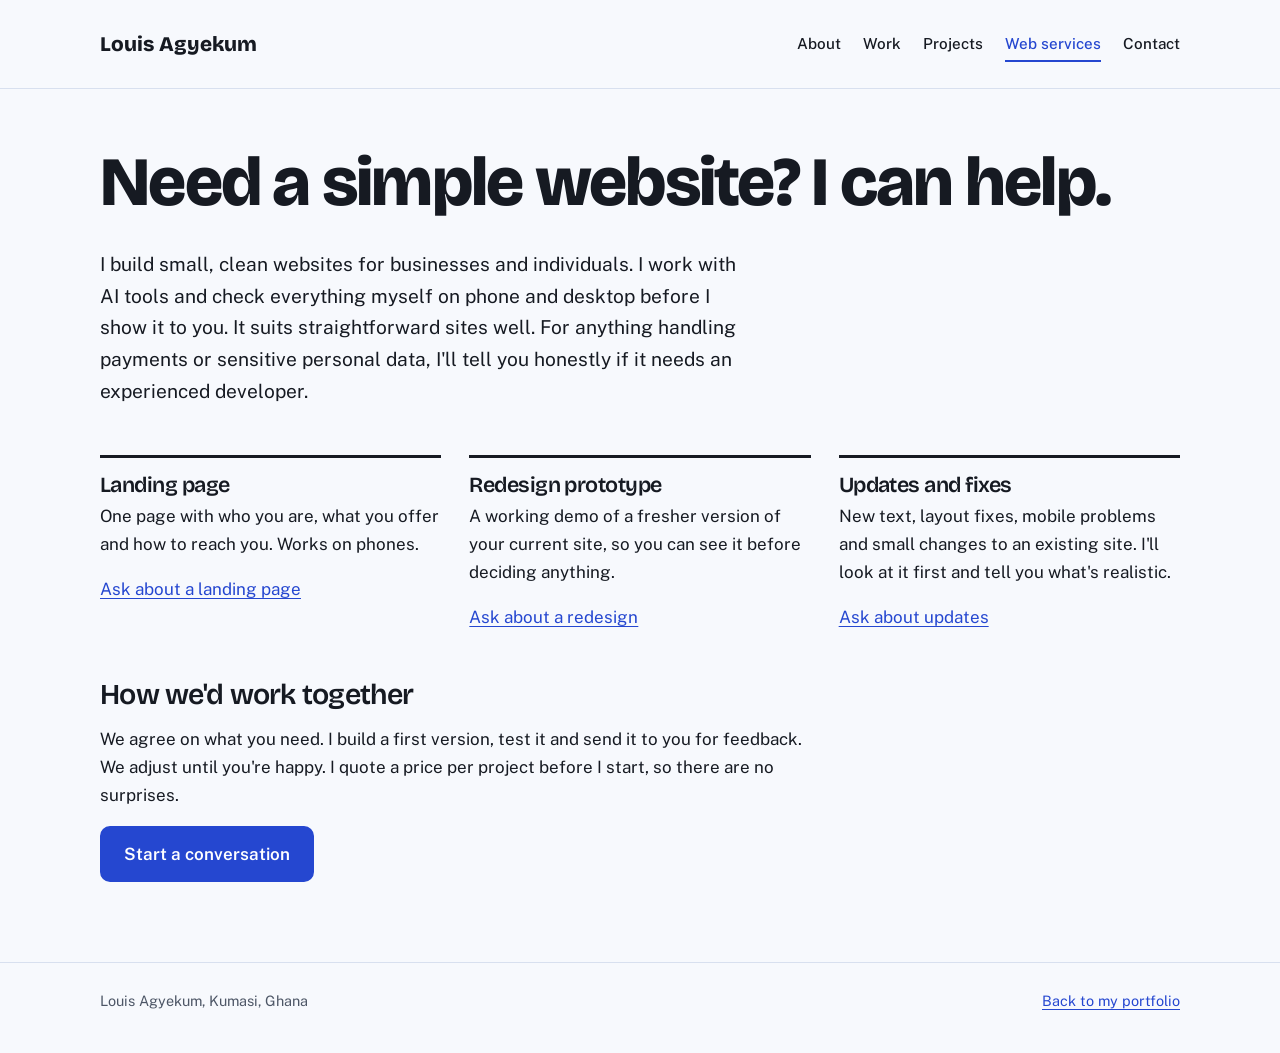
==== services.html @ dfcb87ff "Initial Portfolio commits" ====
<!doctype html>
<html lang="en">
<head>
<meta charset="utf-8">
<meta name="viewport" content="width=device-width,initial-scale=1">
<meta name="description" content="Simple websites and website updates by Louis Agyekum, built with AI tools and checked by hand.">
<title>Web services | Louis Agyekum</title>
<link rel="stylesheet" href="css/style.css">
</head>
<body>
<header><div class="wrap">
<a class="logo" href="index.html">Louis Agyekum</a>
<button class="menu-toggle" type="button" aria-label="Open navigation" aria-expanded="false" aria-controls="site-nav"><span></span><span></span><span></span></button>
<nav id="site-nav" aria-label="Main"><a href="index.html#about">About</a><a href="index.html#work">Work</a><a href="index.html#projects">Projects</a><a href="services.html" aria-current="page">Web services</a><a href="index.html#contact">Contact</a></nav>
</div></header>
<main class="wrap" style="padding:56px 0 80px">
<h1>Need a simple website? I can help.</h1>
<p class="lead">I build small, clean websites for businesses and individuals. I work with AI tools and check everything myself on phone and desktop before I show it to you. It suits straightforward sites well. For anything handling payments or sensitive personal data, I'll tell you honestly if it needs an experienced developer.</p>
<div class="cards">
<article><h3>Landing page</h3><p>One page with who you are, what you offer and how to reach you. Works on phones.</p><a href="mailto:louisagyekum0500@gmail.com?subject=Landing%20page%20enquiry">Ask about a landing page</a></article>
<article><h3>Redesign prototype</h3><p>A working demo of a fresher version of your current site, so you can see it before deciding anything.</p><a href="mailto:louisagyekum0500@gmail.com?subject=Website%20redesign%20enquiry">Ask about a redesign</a></article>
<article><h3>Updates and fixes</h3><p>New text, layout fixes, mobile problems and small changes to an existing site. I'll look at it first and tell you what's realistic.</p><a href="mailto:louisagyekum0500@gmail.com?subject=Website%20update%20enquiry">Ask about updates</a></article>
</div>
<div class="body">
<h2 style="margin-bottom:14px">How we'd work together</h2>
<p>We agree on what you need. I build a first version, test it and send it to you for feedback. We adjust until you're happy. I quote a price per project before I start, so there are no surprises.</p>
<a class="btn main" href="https://wa.me/233500260000" target="_blank" rel="noopener noreferrer">Start a conversation</a>
</div>
</main>
<footer><div class="wrap"><span>Louis Agyekum, Kumasi, Ghana</span><a href="index.html">Back to my portfolio</a></div></footer>
<script src="js/site.js" defer></script>
</body>
</html>
---- css/style.css ----
@import url('https://fonts.googleapis.com/css2?family=Bricolage+Grotesque:opsz,wght@12..96,600;12..96,800&family=Public+Sans:wght@400;500;600&display=swap');
:root{--bg:#f7f8fa;--ink:#161a22;--mute:#4d5666;--blue:#2547d0;--panel:#e6ebf5;--rule:#cdd3df}
*{box-sizing:border-box}
html{scroll-behavior:smooth}
body{margin:0;background:var(--bg);color:var(--ink);font:1.0625rem/1.65 'Public Sans',system-ui,sans-serif}
a{color:var(--blue);text-underline-offset:3px}
a:focus-visible{outline:3px solid var(--blue);outline-offset:3px}
.wrap{width:min(1080px,100% - 40px);margin:auto}
.skip{position:absolute;left:12px;top:-60px;background:var(--ink);color:#fff;padding:8px 14px}
.skip:focus{top:10px}
header{padding:22px 0}
header .wrap{display:flex;justify-content:space-between;flex-wrap:wrap;gap:10px 28px;align-items:baseline}
.logo{font:800 1.3rem 'Bricolage Grotesque',sans-serif;color:var(--ink);text-decoration:none}
nav{display:flex;flex-wrap:wrap;gap:6px 22px}
nav a{color:var(--ink);text-decoration:none;font-weight:500;font-size:.95rem}
nav a:hover,nav a[aria-current]{color:var(--blue);text-decoration:none}
h1,h2,h3{font-family:'Bricolage Grotesque',sans-serif;letter-spacing:-.025em;line-height:1.1;margin:0}
h1{font-size:clamp(2.4rem,5.4vw,4.4rem);font-weight:800}
h2{font-size:1.8rem;font-weight:600}
h3{font-size:1.35rem;font-weight:600;margin-bottom:4px}
p{margin:0 0 1em}
.hero{display:grid;grid-template-columns:1.7fr 1fr;gap:56px;padding:64px 0 88px;align-items:start}
.lead{font-size:1.2rem;max-width:34em;margin:28px 0}
.btns{display:flex;flex-wrap:wrap;gap:12px}
.btn{padding:12px 22px;border-radius:6px;font-weight:600;text-decoration:none;border:2px solid var(--ink);color:var(--ink)}
.btn.main{background:var(--blue);border-color:var(--blue);color:#fff}
.btn:hover{background:var(--ink);border-color:var(--ink);color:#fff}
.now{background:var(--panel);padding:26px;border-radius:4px 32px 4px 4px}
.now img{display:block;width:120px;height:120px;object-fit:cover;border-radius:50%;margin-bottom:18px}
.now h2{font-size:1.15rem}
.now dl{margin:0}
.now dt{font-weight:600;font-size:.88rem;color:var(--mute);margin-top:14px}
.now dd{margin:2px 0 0}
section{border-top:1px solid var(--rule);padding:64px 0}
.row{display:grid;grid-template-columns:200px 1fr;gap:40px}
.body{max-width:42em}
.entry{display:grid;grid-template-columns:140px 1fr;gap:24px;padding-bottom:40px}
.entry:last-child{padding-bottom:0}
.entry time{color:var(--mute);font-size:.92rem;font-weight:500;padding-top:.35em}
.where{color:var(--mute);margin:0 0 10px}
ul{padding-left:1.2em;margin:0 0 1em}
li{margin-bottom:.45em}
.proj{padding:0 0 44px;margin-bottom:44px;border-bottom:1px solid var(--rule)}
.proj:last-of-type{border:0;margin:0;padding:0}
.stack{font-size:.92rem;color:var(--mute)}
.skills{display:grid;grid-template-columns:repeat(3,1fr);gap:32px}
.skills h3{font-size:1.1rem;margin-bottom:10px}
.skills ul{padding:0;list-style:none}
.contact h2{font-size:clamp(2rem,4vw,3rem)}
.contact .btns{margin:24px 0}
footer{border-top:1px solid var(--rule);padding:26px 0 40px;color:var(--mute);font-size:.9rem}
footer .wrap{display:flex;justify-content:space-between;flex-wrap:wrap;gap:10px}
.cards{display:grid;grid-template-columns:repeat(3,1fr);gap:28px;margin:48px 0}
.cards article{border-top:3px solid var(--ink);padding-top:16px}
@media(max-width:800px){.hero,.row,.entry,.skills,.cards{grid-template-columns:1fr;gap:18px}.hero{padding:44px 0 56px;gap:40px}section{padding:48px 0}}
@media(prefers-reduced-motion:reduce){html{scroll-behavior:auto}}

/* Requested responsive navigation, motion, and visual refinements */
:root{--bg:#f7f9fd;--panel:#eaf0ff;--rule:#d8e0ef}
header{position:sticky;top:0;z-index:30;background:rgba(247,249,253,.92);backdrop-filter:blur(16px);border-bottom:1px solid var(--rule)}
header .wrap{align-items:center;min-height:44px}
nav a{position:relative;padding:8px 0;transition:color .2s ease}
nav a::after{content:"";position:absolute;bottom:3px;left:0;width:0;height:2px;background:var(--blue);transition:width .25s ease}
nav a:hover::after,nav a[aria-current]::after{width:100%}
.btn{display:inline-flex;align-items:center;justify-content:center;transition:transform .22s ease,background .22s ease,box-shadow .22s ease;border-radius:10px}
.btn:hover{transform:translateY(-3px);box-shadow:0 10px 24px rgba(37,71,208,.15)}
.now{border-radius:20px;box-shadow:0 16px 40px rgba(31,51,92,.09);overflow:hidden}
.intro-video{display:block;width:100%;aspect-ratio:4/3;object-fit:cover;border-radius:14px;margin-bottom:22px;background:#c9d5e9}
.proj{transition:transform .25s ease}
.proj:hover{transform:translateX(5px)}
.project-links{display:flex;flex-wrap:wrap;gap:12px 24px}
.menu-toggle{display:none;cursor:pointer;border:1px solid var(--rule);border-radius:12px;background:#fff;width:46px;height:44px;align-items:center;justify-content:center;flex-direction:column;gap:5px}
.menu-toggle span{display:block;width:20px;height:2px;border-radius:3px;background:var(--ink);transition:transform .25s,opacity .25s}
.menu-toggle[aria-expanded="true"] span:first-child{transform:translateY(7px) rotate(45deg)}
.menu-toggle[aria-expanded="true"] span:nth-child(2){opacity:0}
.menu-toggle[aria-expanded="true"] span:last-child{transform:translateY(-7px) rotate(-45deg)}
.reveal-ready{opacity:0;transform:translateY(22px);transition:opacity .65s ease,transform .65s ease}
.reveal-ready.is-visible{opacity:1;transform:none}
.hero>div:first-child{animation:hero-enter .7s ease both}
@keyframes hero-enter{from{opacity:0;transform:translateY(18px)}to{opacity:1;transform:none}}
@media(max-width:800px){
 .wrap{width:min(100% - 32px,1080px)}
 header{padding:12px 0}
 header .wrap{display:flex;justify-content:space-between;align-items:center}
 .menu-toggle{display:flex}
 header nav{display:none;position:absolute;left:16px;right:16px;top:calc(100% + 6px);padding:12px;background:#fff;border:1px solid var(--rule);border-radius:16px;box-shadow:0 18px 32px rgba(18,32,66,.14);flex-direction:column;gap:2px}
 header nav.is-open{display:flex;animation:menu-enter .24s ease both}
 header nav a{display:block;padding:12px 14px;border-radius:9px}
 header nav a:hover{background:var(--panel)}
 .hero{padding:40px 0 56px;gap:28px}
 .hero h1{font-size:clamp(2.2rem,9vw,3.6rem)}
 .lead{font-size:1.06rem;margin:22px 0}
 .now{padding:20px}
 .row{gap:22px}
 .entry{gap:6px;padding-bottom:32px}
 .skills{gap:24px}
 .btns .btn{min-height:48px}
 .cards{gap:24px}
 section{scroll-margin-top:90px}
}
@media(max-width:430px){.btns{flex-direction:column}.btns .btn{width:100%;text-align:center}.logo{font-size:1.12rem}.project-links{flex-direction:column;gap:10px}}
@keyframes menu-enter{from{opacity:0;transform:translateY(-8px)}to{opacity:1;transform:none}}
@media(prefers-reduced-motion:reduce){*,*::before,*::after{animation:none!important;transition:none!important;scroll-behavior:auto!important}.reveal-ready{opacity:1;transform:none}}

/* Targeted fixes: single animated nav underline and portrait video framing */
nav a:hover,nav a[aria-current]{text-decoration:none}
.intro-video{aspect-ratio:544/736;height:auto;object-fit:contain;object-position:center;background:#111827}
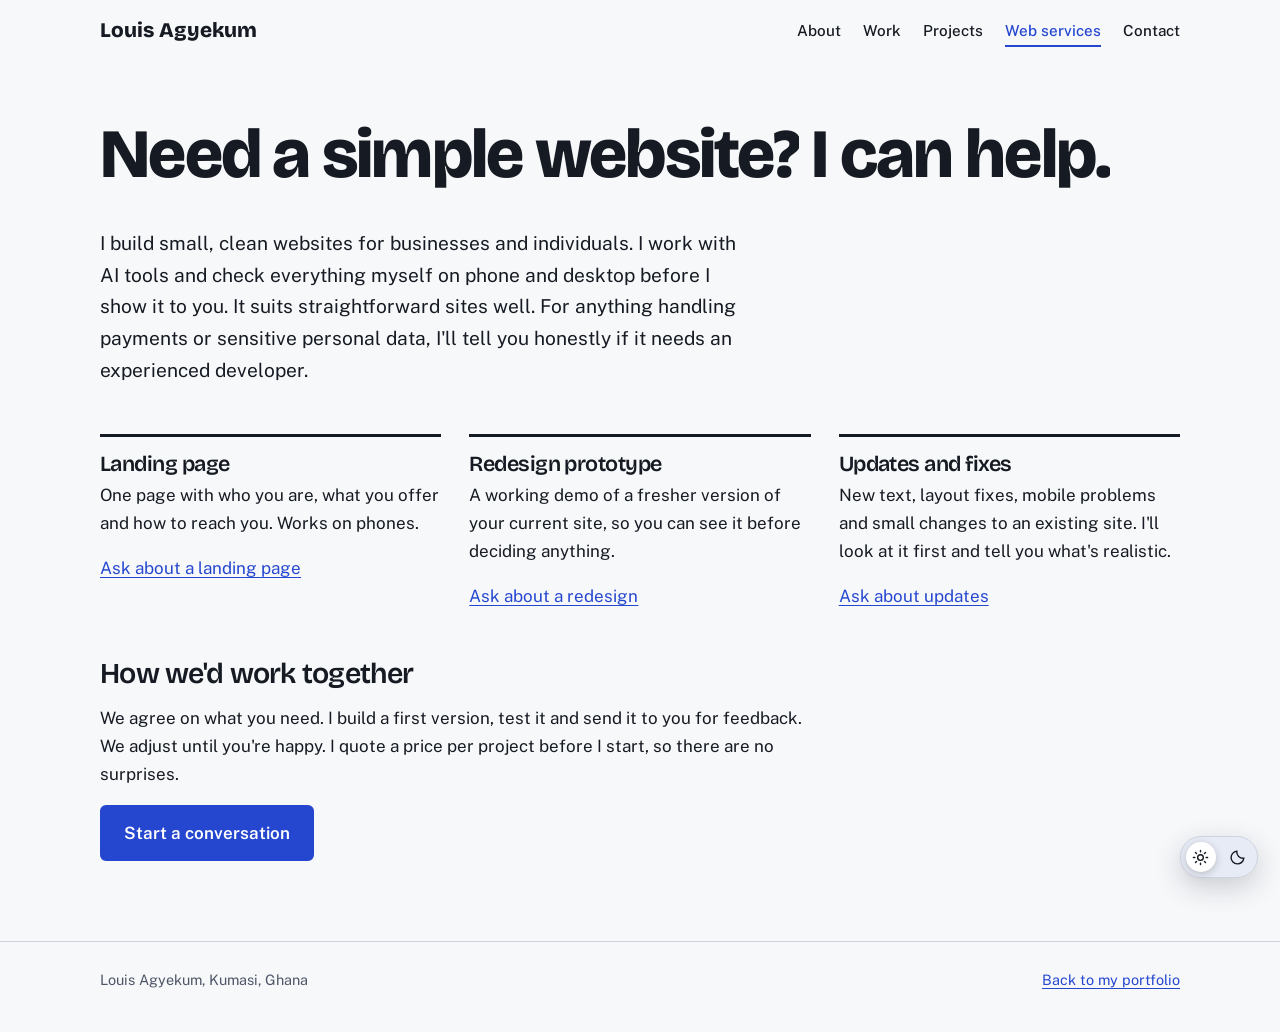
==== commit 8d73e47d: "feat: enhance portfolio UI, video and theme switching" ====
--- a/services.html
+++ b/services.html
@@ -1,33 +1,151 @@
 <!doctype html>
 <html lang="en">
-<head>
-<meta charset="utf-8">
-<meta name="viewport" content="width=device-width,initial-scale=1">
-<meta name="description" content="Simple websites and website updates by Louis Agyekum, built with AI tools and checked by hand.">
-<title>Web services | Louis Agyekum</title>
-<link rel="stylesheet" href="css/style.css">
-</head>
-<body>
-<header><div class="wrap">
-<a class="logo" href="index.html">Louis Agyekum</a>
-<button class="menu-toggle" type="button" aria-label="Open navigation" aria-expanded="false" aria-controls="site-nav"><span></span><span></span><span></span></button>
-<nav id="site-nav" aria-label="Main"><a href="index.html#about">About</a><a href="index.html#work">Work</a><a href="index.html#projects">Projects</a><a href="services.html" aria-current="page">Web services</a><a href="index.html#contact">Contact</a></nav>
-</div></header>
-<main class="wrap" style="padding:56px 0 80px">
-<h1>Need a simple website? I can help.</h1>
-<p class="lead">I build small, clean websites for businesses and individuals. I work with AI tools and check everything myself on phone and desktop before I show it to you. It suits straightforward sites well. For anything handling payments or sensitive personal data, I'll tell you honestly if it needs an experienced developer.</p>
-<div class="cards">
-<article><h3>Landing page</h3><p>One page with who you are, what you offer and how to reach you. Works on phones.</p><a href="mailto:louisagyekum0500@gmail.com?subject=Landing%20page%20enquiry">Ask about a landing page</a></article>
-<article><h3>Redesign prototype</h3><p>A working demo of a fresher version of your current site, so you can see it before deciding anything.</p><a href="mailto:louisagyekum0500@gmail.com?subject=Website%20redesign%20enquiry">Ask about a redesign</a></article>
-<article><h3>Updates and fixes</h3><p>New text, layout fixes, mobile problems and small changes to an existing site. I'll look at it first and tell you what's realistic.</p><a href="mailto:louisagyekum0500@gmail.com?subject=Website%20update%20enquiry">Ask about updates</a></article>
-</div>
-<div class="body">
-<h2 style="margin-bottom:14px">How we'd work together</h2>
-<p>We agree on what you need. I build a first version, test it and send it to you for feedback. We adjust until you're happy. I quote a price per project before I start, so there are no surprises.</p>
-<a class="btn main" href="https://wa.me/233500260000" target="_blank" rel="noopener noreferrer">Start a conversation</a>
-</div>
-</main>
-<footer><div class="wrap"><span>Louis Agyekum, Kumasi, Ghana</span><a href="index.html">Back to my portfolio</a></div></footer>
-<script src="js/site.js" defer></script>
-</body>
+  <head>
+    <meta charset="utf-8" />
+    <meta name="viewport" content="width=device-width,initial-scale=1" />
+    <meta
+      name="description"
+      content="Simple websites and website updates by Louis Agyekum, built with AI tools and checked by hand."
+    />
+    <title>Web services | Louis Agyekum</title>
+    <link rel="stylesheet" href="css/style.css" />
+    <script>
+      document.documentElement.classList.add("js");
+    </script>
+    <script>
+      // New preference key resets the previous release's dark default once.
+      // After that, visitors can save either theme normally.
+      try {
+        document.documentElement.dataset.theme =
+          localStorage.getItem("louis-theme-v2") === "dark" ? "dark" : "light";
+      } catch (e) {
+        document.documentElement.dataset.theme = "light";
+      }
+    </script>
+  </head>
+  <body>
+    <div class="progress" aria-hidden="true"></div>
+    <header>
+      <div class="wrap">
+        <a class="logo" href="index.html">Louis Agyekum</a>
+        <button
+          class="menu-btn"
+          type="button"
+          aria-expanded="false"
+          aria-controls="nav"
+          aria-label="Open menu"
+        >
+          <span></span><span></span><span></span>
+        </button>
+        <nav id="nav" aria-label="Main">
+          <a href="index.html#about">About</a><a href="index.html#work">Work</a
+          ><a href="index.html#projects">Projects</a
+          ><a href="services.html" aria-current="page">Web services</a
+          ><a href="index.html#contact">Contact</a>
+        </nav>
+      </div>
+    </header>
+    <div class="theme-control" aria-label="Website appearance">
+      <button
+        class="theme-toggle"
+        type="button"
+        role="switch"
+        aria-checked="false"
+        aria-label="Dark mode"
+        title="Toggle dark mode"
+      >
+        <span class="theme-icon theme-sun" aria-hidden="true"
+          ><svg
+            viewBox="0 0 24 24"
+            fill="none"
+            stroke="currentColor"
+            stroke-width="2"
+            stroke-linecap="round"
+          >
+            <circle cx="12" cy="12" r="4" />
+            <path
+              d="M12 2v2m0 16v2M4.93 4.93l1.42 1.42m11.3 11.3 1.42 1.42M2 12h2m16 0h2M4.93 19.07l1.42-1.42m11.3-11.3 1.42-1.42"
+            /></svg
+        ></span>
+        <span class="theme-icon theme-moon" aria-hidden="true"
+          ><svg
+            viewBox="0 0 24 24"
+            fill="none"
+            stroke="currentColor"
+            stroke-width="2"
+            stroke-linecap="round"
+          >
+            <path d="M20.9 13A9 9 0 0 1 11 3.1 9 9 0 1 0 20.9 13Z" /></svg
+        ></span>
+        <span class="theme-knob" aria-hidden="true"></span>
+      </button>
+    </div>
+    <main class="wrap" style="padding: 56px 0 80px">
+      <h1 data-split>Need a simple website? I can help.</h1>
+      <p class="lead">
+        I build small, clean websites for businesses and individuals. I work
+        with AI tools and check everything myself on phone and desktop before I
+        show it to you. It suits straightforward sites well. For anything
+        handling payments or sensitive personal data, I'll tell you honestly if
+        it needs an experienced developer.
+      </p>
+      <div class="cards">
+        <article>
+          <h3>Landing page</h3>
+          <p>
+            One page with who you are, what you offer and how to reach you.
+            Works on phones.
+          </p>
+          <a
+            href="mailto:louisagyekum0500@gmail.com?subject=Landing%20page%20enquiry"
+            >Ask about a landing page</a
+          >
+        </article>
+        <article>
+          <h3>Redesign prototype</h3>
+          <p>
+            A working demo of a fresher version of your current site, so you can
+            see it before deciding anything.
+          </p>
+          <a
+            href="mailto:louisagyekum0500@gmail.com?subject=Website%20redesign%20enquiry"
+            >Ask about a redesign</a
+          >
+        </article>
+        <article>
+          <h3>Updates and fixes</h3>
+          <p>
+            New text, layout fixes, mobile problems and small changes to an
+            existing site. I'll look at it first and tell you what's realistic.
+          </p>
+          <a
+            href="mailto:louisagyekum0500@gmail.com?subject=Website%20update%20enquiry"
+            >Ask about updates</a
+          >
+        </article>
+      </div>
+      <div class="body">
+        <h2 style="margin-bottom: 14px">How we'd work together</h2>
+        <p>
+          We agree on what you need. I build a first version, test it and send
+          it to you for feedback. We adjust until you're happy. I quote a price
+          per project before I start, so there are no surprises.
+        </p>
+        <a
+          class="btn main"
+          href="https://wa.me/233500260000"
+          target="_blank"
+          rel="noopener noreferrer"
+          >Start a conversation</a
+        >
+      </div>
+    </main>
+    <footer>
+      <div class="wrap">
+        <span>Louis Agyekum, Kumasi, Ghana</span
+        ><a href="index.html">Back to my portfolio</a>
+      </div>
+    </footer>
+    <script src="js/script.js" defer></script>
+  </body>
 </html>
--- a/css/style.css
+++ b/css/style.css
@@ -1,107 +1,1031 @@
-@import url('https://fonts.googleapis.com/css2?family=Bricolage+Grotesque:opsz,wght@12..96,600;12..96,800&family=Public+Sans:wght@400;500;600&display=swap');
-:root{--bg:#f7f8fa;--ink:#161a22;--mute:#4d5666;--blue:#2547d0;--panel:#e6ebf5;--rule:#cdd3df}
-*{box-sizing:border-box}
-html{scroll-behavior:smooth}
-body{margin:0;background:var(--bg);color:var(--ink);font:1.0625rem/1.65 'Public Sans',system-ui,sans-serif}
-a{color:var(--blue);text-underline-offset:3px}
-a:focus-visible{outline:3px solid var(--blue);outline-offset:3px}
-.wrap{width:min(1080px,100% - 40px);margin:auto}
-.skip{position:absolute;left:12px;top:-60px;background:var(--ink);color:#fff;padding:8px 14px}
-.skip:focus{top:10px}
-header{padding:22px 0}
-header .wrap{display:flex;justify-content:space-between;flex-wrap:wrap;gap:10px 28px;align-items:baseline}
-.logo{font:800 1.3rem 'Bricolage Grotesque',sans-serif;color:var(--ink);text-decoration:none}
-nav{display:flex;flex-wrap:wrap;gap:6px 22px}
-nav a{color:var(--ink);text-decoration:none;font-weight:500;font-size:.95rem}
-nav a:hover,nav a[aria-current]{color:var(--blue);text-decoration:none}
-h1,h2,h3{font-family:'Bricolage Grotesque',sans-serif;letter-spacing:-.025em;line-height:1.1;margin:0}
-h1{font-size:clamp(2.4rem,5.4vw,4.4rem);font-weight:800}
-h2{font-size:1.8rem;font-weight:600}
-h3{font-size:1.35rem;font-weight:600;margin-bottom:4px}
-p{margin:0 0 1em}
-.hero{display:grid;grid-template-columns:1.7fr 1fr;gap:56px;padding:64px 0 88px;align-items:start}
-.lead{font-size:1.2rem;max-width:34em;margin:28px 0}
-.btns{display:flex;flex-wrap:wrap;gap:12px}
-.btn{padding:12px 22px;border-radius:6px;font-weight:600;text-decoration:none;border:2px solid var(--ink);color:var(--ink)}
-.btn.main{background:var(--blue);border-color:var(--blue);color:#fff}
-.btn:hover{background:var(--ink);border-color:var(--ink);color:#fff}
-.now{background:var(--panel);padding:26px;border-radius:4px 32px 4px 4px}
-.now img{display:block;width:120px;height:120px;object-fit:cover;border-radius:50%;margin-bottom:18px}
-.now h2{font-size:1.15rem}
-.now dl{margin:0}
-.now dt{font-weight:600;font-size:.88rem;color:var(--mute);margin-top:14px}
-.now dd{margin:2px 0 0}
-section{border-top:1px solid var(--rule);padding:64px 0}
-.row{display:grid;grid-template-columns:200px 1fr;gap:40px}
-.body{max-width:42em}
-.entry{display:grid;grid-template-columns:140px 1fr;gap:24px;padding-bottom:40px}
-.entry:last-child{padding-bottom:0}
-.entry time{color:var(--mute);font-size:.92rem;font-weight:500;padding-top:.35em}
-.where{color:var(--mute);margin:0 0 10px}
-ul{padding-left:1.2em;margin:0 0 1em}
-li{margin-bottom:.45em}
-.proj{padding:0 0 44px;margin-bottom:44px;border-bottom:1px solid var(--rule)}
-.proj:last-of-type{border:0;margin:0;padding:0}
-.stack{font-size:.92rem;color:var(--mute)}
-.skills{display:grid;grid-template-columns:repeat(3,1fr);gap:32px}
-.skills h3{font-size:1.1rem;margin-bottom:10px}
-.skills ul{padding:0;list-style:none}
-.contact h2{font-size:clamp(2rem,4vw,3rem)}
-.contact .btns{margin:24px 0}
-footer{border-top:1px solid var(--rule);padding:26px 0 40px;color:var(--mute);font-size:.9rem}
-footer .wrap{display:flex;justify-content:space-between;flex-wrap:wrap;gap:10px}
-.cards{display:grid;grid-template-columns:repeat(3,1fr);gap:28px;margin:48px 0}
-.cards article{border-top:3px solid var(--ink);padding-top:16px}
-@media(max-width:800px){.hero,.row,.entry,.skills,.cards{grid-template-columns:1fr;gap:18px}.hero{padding:44px 0 56px;gap:40px}section{padding:48px 0}}
-@media(prefers-reduced-motion:reduce){html{scroll-behavior:auto}}
+@import url("https://fonts.googleapis.com/css2?family=Bricolage+Grotesque:opsz,wght@12..96,600;12..96,800&family=Public+Sans:wght@400;500;600&display=swap");
+:root {
+  --bg: #f7f8fa;
+  --ink: #161a22;
+  --mute: #4d5666;
+  --blue: #2547d0;
+  --panel: #e6ebf5;
+  --rule: #cdd3df;
+}
+* {
+  box-sizing: border-box;
+}
+html {
+  scroll-behavior: smooth;
+}
+body {
+  margin: 0;
+  background: var(--bg);
+  color: var(--ink);
+  font:
+    1.0625rem/1.65 "Public Sans",
+    system-ui,
+    sans-serif;
+}
+a {
+  color: var(--blue);
+  text-underline-offset: 3px;
+}
+a:focus-visible {
+  outline: 3px solid var(--blue);
+  outline-offset: 3px;
+}
+.wrap {
+  width: min(1080px, 100% - 40px);
+  margin: auto;
+}
+.skip {
+  position: absolute;
+  left: 12px;
+  top: -60px;
+  background: var(--ink);
+  color: #fff;
+  padding: 8px 14px;
+}
+.skip:focus {
+  top: 10px;
+}
+header {
+  padding: 14px 0;
+}
+header .wrap {
+  display: flex;
+  justify-content: space-between;
+  flex-wrap: wrap;
+  gap: 10px 28px;
+  align-items: baseline;
+}
+.logo {
+  font:
+    800 1.3rem "Bricolage Grotesque",
+    sans-serif;
+  color: var(--ink);
+  text-decoration: none;
+}
+nav {
+  display: flex;
+  flex-wrap: wrap;
+  gap: 6px 22px;
+}
+nav a {
+  color: var(--ink);
+  text-decoration: none;
+  font-weight: 500;
+  font-size: 0.95rem;
+}
 
-/* Requested responsive navigation, motion, and visual refinements */
-:root{--bg:#f7f9fd;--panel:#eaf0ff;--rule:#d8e0ef}
-header{position:sticky;top:0;z-index:30;background:rgba(247,249,253,.92);backdrop-filter:blur(16px);border-bottom:1px solid var(--rule)}
-header .wrap{align-items:center;min-height:44px}
-nav a{position:relative;padding:8px 0;transition:color .2s ease}
-nav a::after{content:"";position:absolute;bottom:3px;left:0;width:0;height:2px;background:var(--blue);transition:width .25s ease}
-nav a:hover::after,nav a[aria-current]::after{width:100%}
-.btn{display:inline-flex;align-items:center;justify-content:center;transition:transform .22s ease,background .22s ease,box-shadow .22s ease;border-radius:10px}
-.btn:hover{transform:translateY(-3px);box-shadow:0 10px 24px rgba(37,71,208,.15)}
-.now{border-radius:20px;box-shadow:0 16px 40px rgba(31,51,92,.09);overflow:hidden}
-.intro-video{display:block;width:100%;aspect-ratio:4/3;object-fit:cover;border-radius:14px;margin-bottom:22px;background:#c9d5e9}
-.proj{transition:transform .25s ease}
-.proj:hover{transform:translateX(5px)}
-.project-links{display:flex;flex-wrap:wrap;gap:12px 24px}
-.menu-toggle{display:none;cursor:pointer;border:1px solid var(--rule);border-radius:12px;background:#fff;width:46px;height:44px;align-items:center;justify-content:center;flex-direction:column;gap:5px}
-.menu-toggle span{display:block;width:20px;height:2px;border-radius:3px;background:var(--ink);transition:transform .25s,opacity .25s}
-.menu-toggle[aria-expanded="true"] span:first-child{transform:translateY(7px) rotate(45deg)}
-.menu-toggle[aria-expanded="true"] span:nth-child(2){opacity:0}
-.menu-toggle[aria-expanded="true"] span:last-child{transform:translateY(-7px) rotate(-45deg)}
-.reveal-ready{opacity:0;transform:translateY(22px);transition:opacity .65s ease,transform .65s ease}
-.reveal-ready.is-visible{opacity:1;transform:none}
-.hero>div:first-child{animation:hero-enter .7s ease both}
-@keyframes hero-enter{from{opacity:0;transform:translateY(18px)}to{opacity:1;transform:none}}
-@media(max-width:800px){
- .wrap{width:min(100% - 32px,1080px)}
- header{padding:12px 0}
- header .wrap{display:flex;justify-content:space-between;align-items:center}
- .menu-toggle{display:flex}
- header nav{display:none;position:absolute;left:16px;right:16px;top:calc(100% + 6px);padding:12px;background:#fff;border:1px solid var(--rule);border-radius:16px;box-shadow:0 18px 32px rgba(18,32,66,.14);flex-direction:column;gap:2px}
- header nav.is-open{display:flex;animation:menu-enter .24s ease both}
- header nav a{display:block;padding:12px 14px;border-radius:9px}
- header nav a:hover{background:var(--panel)}
- .hero{padding:40px 0 56px;gap:28px}
- .hero h1{font-size:clamp(2.2rem,9vw,3.6rem)}
- .lead{font-size:1.06rem;margin:22px 0}
- .now{padding:20px}
- .row{gap:22px}
- .entry{gap:6px;padding-bottom:32px}
- .skills{gap:24px}
- .btns .btn{min-height:48px}
- .cards{gap:24px}
- section{scroll-margin-top:90px}
-}
-@media(max-width:430px){.btns{flex-direction:column}.btns .btn{width:100%;text-align:center}.logo{font-size:1.12rem}.project-links{flex-direction:column;gap:10px}}
-@keyframes menu-enter{from{opacity:0;transform:translateY(-8px)}to{opacity:1;transform:none}}
-@media(prefers-reduced-motion:reduce){*,*::before,*::after{animation:none!important;transition:none!important;scroll-behavior:auto!important}.reveal-ready{opacity:1;transform:none}}
+h1,
+h2,
+h3 {
+  font-family: "Bricolage Grotesque", sans-serif;
+  letter-spacing: -0.025em;
+  line-height: 1.1;
+  margin: 0;
+}
+h1 {
+  font-size: clamp(2.4rem, 5.4vw, 4.4rem);
+  font-weight: 800;
+}
+h2 {
+  font-size: 1.8rem;
+  font-weight: 600;
+}
+h3 {
+  font-size: 1.35rem;
+  font-weight: 600;
+  margin-bottom: 4px;
+}
+p {
+  margin: 0 0 1em;
+}
+.hero {
+  display: grid;
+  grid-template-columns: 1.7fr 1fr;
+  gap: 56px;
+  padding: 64px 0 88px;
+  align-items: start;
+}
+.lead {
+  font-size: 1.2rem;
+  max-width: 34em;
+  margin: 28px 0;
+}
+.btns {
+  display: flex;
+  flex-wrap: wrap;
+  gap: 12px;
+}
+.btn {
+  padding: 12px 22px;
+  border-radius: 6px;
+  font-weight: 600;
+  text-decoration: none;
+  border: 2px solid var(--ink);
+  color: var(--ink);
+}
+.btn.main {
+  background: var(--blue);
+  border-color: var(--blue);
+  color: #fff;
+}
+.btn:hover {
+  border-color: var(--ink);
+  color: #fff;
+}
+.now {
+  background: var(--panel);
+  padding: 26px;
+  border-radius: 4px 32px 4px 4px;
+}
+.now img {
+  display: block;
+  width: 120px;
+  height: 120px;
+  object-fit: cover;
+  border-radius: 50%;
+  margin-bottom: 18px;
+}
+.now h2 {
+  font-size: 1.15rem;
+}
+.now dl {
+  margin: 0;
+}
+.now dt {
+  font-weight: 600;
+  font-size: 0.88rem;
+  color: var(--mute);
+  margin-top: 14px;
+}
+.now dd {
+  margin: 2px 0 0;
+}
+section {
+  border-top: 1px solid var(--rule);
+  padding: 64px 0;
+}
+.row {
+  display: grid;
+  grid-template-columns: 200px 1fr;
+  gap: 40px;
+}
+.body {
+  max-width: 42em;
+}
+.entry {
+  display: grid;
+  grid-template-columns: 140px 1fr;
+  gap: 24px;
+  padding-bottom: 40px;
+}
+.entry:last-child {
+  padding-bottom: 0;
+}
+.entry time {
+  color: var(--mute);
+  font-size: 0.92rem;
+  font-weight: 500;
+  padding-top: 0.35em;
+}
+.where {
+  color: var(--mute);
+  margin: 0 0 10px;
+}
+ul {
+  padding-left: 1.2em;
+  margin: 0 0 1em;
+}
+li {
+  margin-bottom: 0.45em;
+}
+.stack {
+  font-size: 0.92rem;
+  color: var(--mute);
+}
+.skills {
+  display: grid;
+  grid-template-columns: repeat(3, 1fr);
+  gap: 32px;
+}
+.skills h3 {
+  font-size: 1.1rem;
+  margin-bottom: 10px;
+}
+.skills ul {
+  padding: 0;
+  list-style: none;
+}
+.contact h2 {
+  font-size: clamp(2rem, 4vw, 3rem);
+}
+.contact .btns {
+  margin: 24px 0;
+}
+footer {
+  border-top: 1px solid var(--rule);
+  padding: 26px 0 40px;
+  color: var(--mute);
+  font-size: 0.9rem;
+}
+footer .wrap {
+  display: flex;
+  justify-content: space-between;
+  flex-wrap: wrap;
+  gap: 10px;
+}
+.cards {
+  display: grid;
+  grid-template-columns: repeat(3, 1fr);
+  gap: 28px;
+  margin: 48px 0;
+}
+.cards article {
+  border-top: 3px solid var(--ink);
+  padding-top: 16px;
+}
+@media (max-width: 800px) {
+  .hero,
+  .row,
+  .entry,
+  .skills,
+  .cards {
+    grid-template-columns: 1fr;
+    gap: 18px;
+  }
+  .hero {
+    padding: 44px 0 56px;
+    gap: 40px;
+  }
+  section {
+    padding: 48px 0;
+  }
+}
+@media (prefers-reduced-motion: reduce) {
+  html {
+    scroll-behavior: auto;
+  }
+}
 
-/* Targeted fixes: single animated nav underline and portrait video framing */
-nav a:hover,nav a[aria-current]{text-decoration:none}
-.intro-video{aspect-ratio:544/736;height:auto;object-fit:contain;object-position:center;background:#111827}
+/* ---------- Motion, polish and mobile ---------- */
+html {
+  -webkit-tap-highlight-color: transparent;
+}
+section[id],
+#top {
+  scroll-margin-top: 70px;
+}
+header {
+  position: sticky;
+  top: 0;
+  z-index: 50;
+  transition: transform 0.35s ease;
+}
+header::before {
+  content: "";
+  position: absolute;
+  inset: 0;
+  z-index: -1;
+  background: rgba(247, 248, 250, 0.85);
+  backdrop-filter: blur(12px);
+  box-shadow: 0 1px 0 var(--rule);
+  opacity: 0;
+  transition: opacity 0.3s;
+}
+header.stuck::before {
+  opacity: 1;
+}
+header.hide {
+  transform: none;
+}
+.progress {
+  position: fixed;
+  inset: 0 0 auto;
+  height: 3px;
+  background: var(--blue);
+  transform: scaleX(0);
+  transform-origin: 0 50%;
+  z-index: 60;
+}
+nav a {
+  position: relative;
+  padding: 4px 0;
+}
+nav a::after {
+  content: "";
+  position: absolute;
+  left: 0;
+  right: 0;
+  bottom: 0;
+  height: 2px;
+  background: var(--blue);
+  transform: scaleX(0);
+  transform-origin: left;
+  transition: transform 0.3s ease;
+}
+nav a:hover,
+nav a.active,
+nav a[aria-current] {
+  color: var(--blue);
+}
+nav a:hover::after,
+nav a.active::after,
+nav a[aria-current]::after {
+  transform: scaleX(1);
+}
+.menu-btn {
+  display: none;
+  width: 46px;
+  height: 46px;
+  border: 0;
+  background: none;
+  position: relative;
+  z-index: 2;
+  cursor: pointer;
+}
+.menu-btn span {
+  position: absolute;
+  left: 11px;
+  right: 11px;
+  height: 2px;
+  border-radius: 2px;
+  background: var(--ink);
+  transition:
+    transform 0.35s,
+    opacity 0.2s,
+    top 0.35s;
+}
+.menu-btn span:nth-child(1) {
+  top: 15px;
+}
+.menu-btn span:nth-child(2) {
+  top: 22px;
+}
+.menu-btn span:nth-child(3) {
+  top: 29px;
+}
+.menu-open .menu-btn span:nth-child(1) {
+  top: 22px;
+  transform: rotate(45deg);
+}
+.menu-open .menu-btn span:nth-child(2) {
+  opacity: 0;
+}
+.menu-open .menu-btn span:nth-child(3) {
+  top: 22px;
+  transform: rotate(-45deg);
+}
+.btn {
+  position: relative;
+  overflow: hidden;
+  z-index: 0;
+  display: inline-flex;
+  align-items: center;
+  min-height: 48px;
+  transition:
+    color 0.3s,
+    transform 0.2s,
+    box-shadow 0.3s;
+}
+.btn::before {
+  content: "";
+  position: absolute;
+  inset: 0;
+  background: var(--ink);
+  transform: translateY(101%);
+  transition: transform 0.35s cubic-bezier(0.2, 0.7, 0.2, 1);
+  z-index: -1;
+}
+.btn:hover::before {
+  transform: none;
+}
+.btn:hover {
+  box-shadow: 0 10px 24px -12px rgba(22, 26, 34, 0.5);
+}
+.btn:active {
+  transform: scale(0.97);
+}
+.clip {
+  position: relative;
+  aspect-ratio: 4/5;
+  border-radius: 14px;
+  overflow: hidden;
+  background: var(--ink);
+  margin-bottom: 20px;
+}
+.clip video {
+  width: 100%;
+  height: 100%;
+  object-fit: cover;
+  display: block;
+}
+.proj {
+  position: relative;
+  overflow: hidden;
+  padding: 28px;
+  margin: 0 0 24px;
+  background: #fff;
+  border: 1px solid var(--rule);
+  border-radius: 16px;
+  transition:
+    transform 0.35s ease,
+    box-shadow 0.35s ease,
+    border-color 0.35s;
+}
+.proj::before {
+  content: "";
+  position: absolute;
+  inset: 0;
+  pointer-events: none;
+  opacity: 0;
+  transition: opacity 0.3s;
+  background: radial-gradient(
+    420px circle at var(--x, 50%) var(--y, 0),
+    rgba(37, 71, 208, 0.09),
+    transparent 60%
+  );
+}
+.proj:hover {
+  transform: translateY(-4px);
+  box-shadow: 0 22px 44px -26px rgba(22, 26, 34, 0.4);
+  border-color: #aab5d6;
+}
+.proj:hover::before {
+  opacity: 1;
+}
+.proj:last-of-type {
+  margin-bottom: 0;
+}
+.links a {
+  display: inline-block;
+  margin-right: 20px;
+}
+code {
+  background: var(--panel);
+  padding: 1px 6px;
+  border-radius: 4px;
+  font-size: 0.9em;
+}
+.entry {
+  position: relative;
+  border-left: 2px solid var(--rule);
+  padding-left: 28px;
+  margin-left: 6px;
+}
+.entry::before {
+  content: "";
+  position: absolute;
+  left: -7px;
+  top: 0.55em;
+  width: 12px;
+  height: 12px;
+  border-radius: 50%;
+  background: var(--blue);
+  box-shadow: 0 0 0 4px var(--bg);
+}
+.skills li {
+  display: inline-block;
+  margin: 0 8px 10px 0;
+  padding: 7px 15px;
+  background: var(--panel);
+  border-radius: 999px;
+  font-size: 0.93rem;
+  transition:
+    background 0.25s,
+    color 0.25s,
+    transform 0.25s;
+}
+.skills li:hover {
+  background: var(--blue);
+  color: #fff;
+  transform: translateY(-3px);
+}
+.dock {
+  display: none;
+}
+@media (max-width: 800px) {
+  body {
+    font-size: 1rem;
+  }
+  header .wrap {
+    flex-wrap: nowrap;
+    align-items: center;
+  }
+  .menu-btn {
+    display: block;
+  }
+  nav {
+    position: fixed;
+    inset: 0;
+    z-index: 1;
+    flex-direction: column;
+    justify-content: center;
+    gap: 10px;
+    padding: 0 32px;
+    background: var(--bg);
+    visibility: hidden;
+    clip-path: circle(0 at calc(100% - 40px) 36px);
+    transition:
+      clip-path 0.55s cubic-bezier(0.7, 0, 0.2, 1),
+      visibility 0s 0.55s;
+  }
+  .menu-open nav {
+    visibility: visible;
+    clip-path: circle(150% at calc(100% - 40px) 36px);
+    transition:
+      clip-path 0.55s cubic-bezier(0.7, 0, 0.2, 1),
+      visibility 0s;
+  }
+  nav a {
+    font:
+      800 2.3rem/1.2 "Bricolage Grotesque",
+      sans-serif;
+    opacity: 0;
+    transform: translateY(24px);
+    transition:
+      opacity 0.4s,
+      transform 0.4s,
+      color 0.2s;
+    transition-delay: calc(var(--n, 0) * 60ms + 0.2s);
+  }
+  .menu-open nav a {
+    opacity: 1;
+    transform: none;
+  }
+  nav a::after {
+    display: none;
+  }
+  .menu-open {
+    overflow: hidden;
+  }
+  .menu-open header {
+    transform: none;
+  }
+  .hero {
+    padding: 28px 0 56px;
+  }
+  h1 {
+    font-size: clamp(2.2rem, 9.5vw, 3rem);
+  }
+  .lead {
+    font-size: 1.08rem;
+    margin: 20px 0;
+  }
+  .btns .btn {
+    flex: 1 1 100%;
+    justify-content: center;
+  }
+  .clip {
+    aspect-ratio: 1/1;
+  }
+  section h2.reveal {
+    border-left: 4px solid var(--blue);
+    padding-left: 12px;
+  }
+  .proj {
+    padding: 20px;
+    border-radius: 14px;
+  }
+  .entry {
+    padding-left: 20px;
+  }
+  .skills {
+    gap: 24px;
+  }
+  footer {
+    padding-bottom: 104px;
+  }
+  .dock {
+    display: flex;
+    gap: 10px;
+    position: fixed;
+    left: 12px;
+    right: 12px;
+    bottom: calc(12px + env(safe-area-inset-bottom, 0px));
+    z-index: 40;
+    transform: translateY(170%);
+    transition: transform 0.45s cubic-bezier(0.2, 0.7, 0.2, 1);
+  }
+  .dock.show {
+    transform: none;
+  }
+  .menu-open .dock {
+    transform: translateY(170%);
+  }
+  .dock .btn {
+    flex: 1;
+    justify-content: center;
+    background: var(--bg);
+    box-shadow: 0 10px 26px -10px rgba(22, 26, 34, 0.45);
+  }
+  .dock .btn.main {
+    background: var(--blue);
+  }
+}
+@media (prefers-reduced-motion: no-preference) {
+  .w {
+    display: inline-block;
+    overflow: hidden;
+    vertical-align: top;
+    padding-bottom: 0.1em;
+  }
+  .w > span {
+    display: inline-block;
+    transform: translateY(110%);
+    animation: rise 0.85s cubic-bezier(0.2, 0.7, 0.2, 1) forwards;
+    animation-delay: calc(var(--i) * 70ms + 0.1s);
+  }
+  .js .hero .lead,
+  .js .hero .btns,
+  .js .now {
+    opacity: 0;
+    animation: fade 0.9s cubic-bezier(0.2, 0.7, 0.2, 1) forwards;
+  }
+  .js .hero .lead {
+    animation-delay: 0.9s;
+  }
+  .js .hero .btns {
+    animation-delay: 1.05s;
+  }
+  .js .now {
+    animation-delay: 1.2s;
+  }
+  .js .reveal {
+    opacity: 0;
+  }
+  .js .reveal.in {
+    opacity: 1;
+    animation: up 0.8s cubic-bezier(0.2, 0.7, 0.2, 1) calc(var(--i, 0) * 90ms)
+      backwards;
+  }
+  .entry.in::before {
+    animation: pop 0.6s cubic-bezier(0.3, 1.6, 0.5, 1)
+      calc(var(--i, 0) * 90ms + 0.2s) backwards;
+  }
+  @keyframes rise {
+    to {
+      transform: none;
+    }
+  }
+  @keyframes fade {
+    from {
+      opacity: 0;
+      transform: translateY(18px);
+    }
+    to {
+      opacity: 1;
+      transform: none;
+    }
+  }
+  @keyframes up {
+    from {
+      opacity: 0;
+      transform: translateY(28px);
+    }
+  }
+  @keyframes pop {
+    from {
+      transform: scale(0);
+    }
+  }
+}
+
+/* Portfolio refinements: permanently visible header, circular portrait and mobile actions */
+header {
+  transform: none !important;
+  background: var(--bg);
+}
+.clip {
+  width: min(100%, 290px);
+  aspect-ratio: 1 / 1;
+  border-radius: 50%;
+  margin: 0 auto 24px;
+  border: 4px solid #fff;
+  box-shadow:
+    0 0 0 2px rgba(37, 71, 208, 0.22),
+    0 18px 34px rgba(22, 26, 34, 0.13);
+}
+.clip video {
+  width: 100%;
+  height: 100%;
+  object-fit: cover;
+  object-position: center top;
+}
+@media (max-width: 800px) {
+  .clip {
+    width: min(100%, 270px);
+    aspect-ratio: 1 / 1;
+  }
+  .dock {
+    box-sizing: border-box;
+    max-width: calc(100vw - 24px);
+  }
+  .dock .btn {
+    min-width: 0;
+    flex: 1 1 0;
+    padding: 11px 9px;
+    font-size: 0.88rem;
+    text-align: center;
+    white-space: nowrap;
+  }
+  .btns {
+    min-width: 0;
+  }
+  .btns .btn {
+    box-sizing: border-box;
+    max-width: 100%;
+    min-width: 0;
+    overflow-wrap: anywhere;
+    text-align: center;
+  }
+}
+@media (max-width: 360px) {
+  .dock .btn {
+    font-size: 0.78rem;
+    padding: 10px 6px;
+  }
+}
+
+/* Theme switch: shared palette across both pages */
+:root {
+  --surface: #ffffff;
+  --header-glass: rgba(247, 248, 250, 0.9);
+  --video-border: #ffffff;
+  --card-hover: #aab5d6;
+  --spotlight: rgba(37, 71, 208, 0.09);
+}
+html[data-theme="dark"] {
+  color-scheme: dark;
+  --bg: #101722;
+  --ink: #eef2f8;
+  --mute: #b5c0d1;
+  --blue: #8daaff;
+  --panel: #1c293b;
+  --rule: #344358;
+  --surface: #182436;
+  --header-glass: rgba(16, 23, 34, 0.92);
+  --video-border: #dce6ff;
+  --card-hover: #819bc9;
+  --spotlight: rgba(141, 170, 255, 0.13);
+}
+body {
+  transition:
+    background-color 0.25s ease,
+    color 0.25s ease;
+}
+header::before {
+  background: var(--header-glass);
+}
+.proj {
+  background: var(--surface);
+}
+.proj::before {
+  background: radial-gradient(
+    420px circle at var(--x, 50%) var(--y, 0),
+    var(--spotlight),
+    transparent 60%
+  );
+}
+.proj:hover {
+  border-color: var(--card-hover);
+}
+.clip {
+  border-color: var(--video-border);
+}
+/* The video is portrait (544x736); crop from its TOP, not the middle, so the forehead remains visible. */
+.clip video {
+  object-position: center top !important;
+}
+.theme-toggle {
+  display: inline-flex;
+  align-items: center;
+  justify-content: center;
+  gap: 0.4rem;
+  flex: 0 0 auto;
+  background: var(--panel);
+  color: var(--ink);
+  border: 1px solid var(--rule);
+  border-radius: 999px;
+  padding: 0.4rem 0.7rem;
+  font:
+    600 0.82rem/1.3 "Public Sans",
+    sans-serif;
+  cursor: pointer;
+}
+.theme-toggle:hover {
+  border-color: var(--blue);
+}
+.theme-toggle:focus-visible {
+  outline: 3px solid var(--blue);
+  outline-offset: 3px;
+}
+header .wrap {
+  align-items: center;
+}
+header nav {
+  align-items: center;
+}
+@media (max-width: 800px) {
+  .theme-toggle {
+    margin-left: auto;
+  }
+}
+@media (prefers-reduced-motion: reduce) {
+  body {
+    transition: none;
+  }
+}
+
+html[data-theme="dark"] .btn:not(.main):hover {
+  color: var(--bg);
+  background: var(--ink);
+}
+html[data-theme="dark"] .btn.main {
+  color: #101722;
+}
+
+/* Floating icon-only theme switch, outside the navigation */
+.theme-control {
+  position: fixed;
+  z-index: 45;
+  right: 22px;
+  bottom: calc(22px + env(safe-area-inset-bottom, 0px));
+}
+.theme-toggle {
+  position: relative;
+  display: flex;
+  width: 78px;
+  height: 42px;
+  padding: 5px;
+  gap: 0;
+  justify-content: space-between;
+  align-items: center;
+  border: 1px solid var(--rule);
+  border-radius: 999px;
+  background: var(--panel);
+  color: var(--ink);
+  box-shadow: 0 9px 28px rgba(20, 28, 45, 0.2);
+  cursor: pointer;
+  margin: 0;
+}
+.theme-icon {
+  width: 29px;
+  height: 29px;
+  display: grid;
+  place-items: center;
+  z-index: 2;
+  pointer-events: none;
+}
+.theme-icon svg {
+  width: 17px;
+  height: 17px;
+}
+.theme-knob {
+  position: absolute;
+  left: 5px;
+  top: 5px;
+  width: 30px;
+  height: 30px;
+  border-radius: 50%;
+  background: var(--surface);
+  box-shadow: 0 2px 8px rgba(0, 0, 0, 0.2);
+  transition: transform 0.25s ease;
+  z-index: 1;
+}
+html[data-theme="dark"] .theme-knob {
+  transform: translateX(36px);
+}
+.theme-toggle:focus-visible {
+  outline: 3px solid var(--blue);
+  outline-offset: 3px;
+}
+@media (max-width: 800px) {
+  .theme-control {
+    top: calc(78px + env(safe-area-inset-top, 0px));
+    right: 12px;
+    bottom: auto;
+  }
+  .theme-toggle {
+    width: 78px;
+    height: 42px;
+    margin: 0;
+  }
+  .menu-open .theme-control {
+    visibility: hidden;
+  }
+}
+@media (prefers-reduced-motion: reduce) {
+  .theme-knob {
+    transition: none;
+  }
+}
+
+/* Animate palette changes only when the visitor operates the switch.
+   Avoids a dark-to-light flash during initial page load. */
+html.theme-transitioning,
+html.theme-transitioning body,
+html.theme-transitioning header::before,
+html.theme-transitioning .proj,
+html.theme-transitioning .btn,
+html.theme-transitioning .theme-toggle,
+html.theme-transitioning .theme-knob,
+html.theme-transitioning .dock,
+html.theme-transitioning a,
+html.theme-transitioning input,
+html.theme-transitioning textarea {
+  transition-property:
+    background-color, color, border-color, box-shadow, fill, stroke, transform;
+  transition-duration: 520ms;
+  transition-timing-function: cubic-bezier(0.22, 1, 0.36, 1);
+}
+html.theme-transitioning .theme-knob {
+  transition:
+    transform 380ms cubic-bezier(0.22, 1, 0.36, 1),
+    background-color 520ms ease;
+}
+@media (prefers-reduced-motion: reduce) {
+  html.theme-transitioning,
+  html.theme-transitioning body,
+  html.theme-transitioning header::before,
+  html.theme-transitioning .proj,
+  html.theme-transitioning .btn,
+  html.theme-transitioning .theme-toggle,
+  html.theme-transitioning .theme-knob,
+  html.theme-transitioning .dock,
+  html.theme-transitioning a,
+  html.theme-transitioning input,
+  html.theme-transitioning textarea {
+    transition-duration: 0ms !important;
+  }
+}
+
+/* Hero typing effect restored from the original myPortfolio. */
+.typing-line {
+  min-height: 2.4rem;
+  margin: 14px 0 18px;
+  font-size: clamp(1rem, 2.3vw, 1.3rem);
+  font-weight: 700;
+  line-height: 1.55;
+  color: var(--ink);
+}
+.typing-prefix {
+  color: var(--ink);
+  font-weight: 650;
+}
+.typing-animated {
+  color: #2563eb;
+}
+html[data-theme="dark"] .typing-animated {
+  color: #8cb6ff;
+}
+.typing-cursor {
+  display: inline-block;
+  width: 2px;
+  height: 1em;
+  margin-left: 4px;
+  background: currentColor;
+  vertical-align: -0.13em;
+  animation: typing-blink 0.8s steps(1) infinite;
+}
+@keyframes typing-blink {
+  50% {
+    opacity: 0;
+  }
+}
+@media (prefers-reduced-motion: reduce) {
+  .typing-cursor {
+    animation: none;
+  }
+}
+
+/* Theme reveal: new palette sweeps outward from the top-right corner.
+   View Transitions captures the whole page, so all elements change together. */
+@supports (view-transition-name: root) {
+  html.theme-swooping {
+    view-transition-name: root;
+  }
+  html.theme-swooping::view-transition-old(root),
+  html.theme-swooping::view-transition-new(root) {
+    animation-duration: 0s;
+    mix-blend-mode: normal;
+  }
+  html.theme-swooping::view-transition-old(root) {
+    z-index: 1;
+  }
+  html.theme-swooping::view-transition-new(root) {
+    z-index: 2;
+    animation: theme-sweep-in 900ms cubic-bezier(0.22, 1, 0.36, 1) both;
+  }
+  @keyframes theme-sweep-in {
+    from {
+      clip-path: circle(0% at 100% 0%);
+    }
+    to {
+      clip-path: circle(150% at 100% 0%);
+    }
+  }
+}
+@media (prefers-reduced-motion: reduce) {
+  html.theme-swooping::view-transition-new(root) {
+    animation: none !important;
+  }
+}
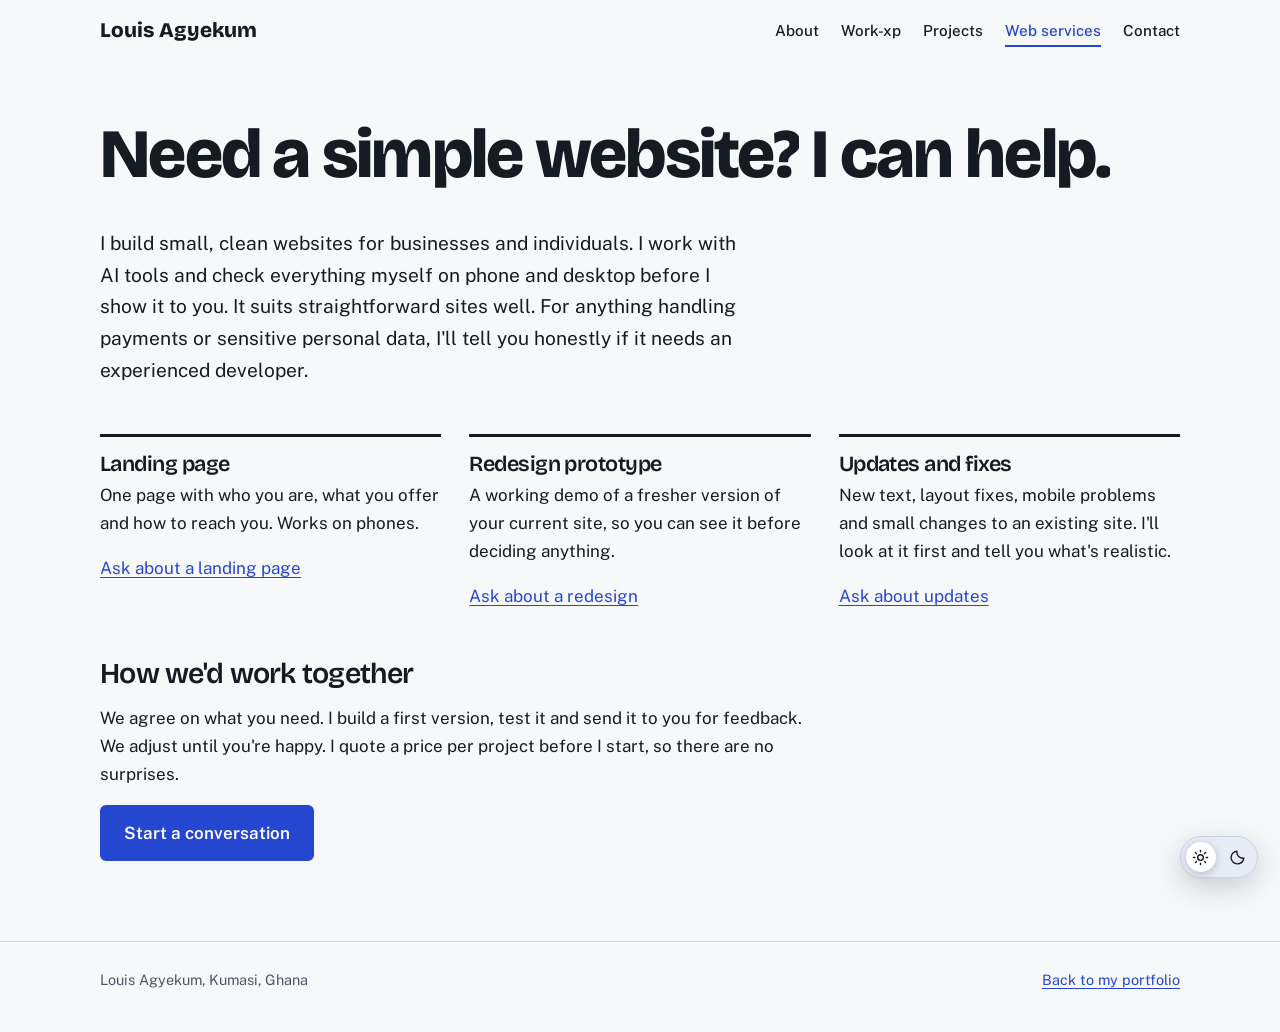
==== commit fda81d14: "feat(portfolio): add KF Duo and LouMart case studies"" ====
--- a/services.html
+++ b/services.html
@@ -38,7 +38,7 @@
           <span></span><span></span><span></span>
         </button>
         <nav id="nav" aria-label="Main">
-          <a href="index.html#about">About</a><a href="index.html#work">Work</a
+          <a href="index.html#about">About</a><a href="index.html#work">Work-xp</a
           ><a href="index.html#projects">Projects</a
           ><a href="services.html" aria-current="page">Web services</a
           ><a href="index.html#contact">Contact</a>
--- a/css/style.css
+++ b/css/style.css
@@ -1029,3 +1029,410 @@
     animation: none !important;
   }
 }
+
+/* LouMart unpublished case-study draft */
+.loumart-feature {
+  border-left: 3px solid var(--blue);
+  padding-left: 22px;
+}
+.case-hero {
+  padding: 70px 0 68px;
+}
+.case-eyebrow {
+  font-size: 0.8rem;
+  text-transform: uppercase;
+  letter-spacing: 0.13em;
+  color: var(--mute);
+  font-weight: 700;
+}
+.case-title-sub {
+  display: block;
+  font-size: clamp(1.35rem, 3vw, 2.3rem);
+  line-height: 1.25;
+  margin-top: 18px;
+  color: var(--mute);
+  max-width: 22em;
+}
+.case-hero .lead {
+  max-width: 49rem;
+}
+.case-facts {
+  display: grid;
+  grid-template-columns: repeat(4, minmax(0, 1fr));
+  gap: 20px;
+  margin: 50px 0 0;
+  border-top: 1px solid var(--rule);
+  padding-top: 25px;
+}
+.case-facts dt {
+  font-size: 0.75rem;
+  letter-spacing: 0.1em;
+  text-transform: uppercase;
+  color: var(--mute);
+}
+.case-facts dd {
+  margin: 6px 0 0;
+  font-size: 0.95rem;
+  font-weight: 600;
+}
+.case-band {
+  background: var(--panel);
+}
+.case-window {
+  background: #f9fafc;
+  color: #182037;
+  max-width: 940px;
+  margin: auto;
+  border: 1px solid #c7cedb;
+  border-radius: 16px;
+  overflow: hidden;
+  box-shadow: 0 24px 55px #10182b1b;
+}
+.case-browser {
+  background: #e7ebf2;
+  padding: 12px 20px;
+  display: flex;
+  align-items: center;
+  gap: 6px;
+  border-bottom: 1px solid #c7cedb;
+}
+.case-browser span {
+  width: 9px;
+  height: 9px;
+  border-radius: 50%;
+  background: #a4aebd;
+}
+.case-browser small {
+  margin-left: auto;
+  font-size: 0.67rem;
+  letter-spacing: 0.12em;
+}
+.case-mock-nav {
+  display: flex;
+  align-items: center;
+  gap: 30px;
+  padding: 25px 30px;
+}
+.case-mock-nav b {
+  font-size: 1.5rem;
+}
+.case-mock-nav b span {
+  color: #3355c9;
+}
+.case-mock-nav div {
+  background: #e9edf5;
+  border-radius: 6px;
+  padding: 10px 18px;
+  color: #677287;
+  flex: 1;
+  font-size: 0.85rem;
+}
+.case-mock-links {
+  background: #19243a;
+  color: #e9edf7;
+  padding: 13px 30px;
+  font-size: 0.72rem;
+  letter-spacing: 0.06em;
+}
+.case-mock-hero {
+  background: linear-gradient(115deg, #e1e9f6, #f6f8fc);
+  padding: 45px 35px;
+  display: flex;
+  flex-direction: column;
+  gap: 8px;
+}
+.case-mock-hero span {
+  color: #3456b2;
+  font-size: 0.72rem;
+  letter-spacing: 0.13em;
+}
+.case-mock-hero strong {
+  font-size: clamp(1.35rem, 3vw, 2.5rem);
+  line-height: 1.1;
+}
+.case-mock-hero small {
+  color: #5b6680;
+}
+.case-mock-grid {
+  display: grid;
+  grid-template-columns: repeat(4, 1fr);
+  gap: 15px;
+  padding: 22px 30px 35px;
+}
+.case-mock-grid div {
+  height: 125px;
+  background: linear-gradient(#e7ebf2 0 75%, #f1f3f8 75%);
+  border: 1px solid #e1e5ee;
+  border-radius: 7px;
+  display: flex;
+  align-items: end;
+  padding: 8px;
+  color: #66738a;
+  font-size: 0.7rem;
+}
+.case-visual-note {
+  max-width: 940px;
+  margin: 12px auto 0;
+  color: var(--mute);
+  font-size: 0.78rem;
+}
+.case-study section .body h3 {
+  margin-bottom: 16px;
+}
+.case-feature-list article {
+  display: grid;
+  grid-template-columns: 42px 1fr;
+  gap: 20px;
+  padding: 20px 0;
+  border-bottom: 1px solid var(--rule);
+}
+.case-feature-list article:first-child {
+  padding-top: 0;
+}
+.case-feature-list article span {
+  color: var(--blue);
+  font-size: 0.82rem;
+  font-weight: 700;
+}
+.case-feature-list article p {
+  margin: 8px 0 0;
+}
+
+.case-note {
+  padding: 22px;
+  background: var(--panel);
+  border-left: 3px solid var(--blue);
+}
+@media (max-width: 700px) {
+  .case-hero {
+    padding: 42px 0;
+  }
+  .case-facts {
+    grid-template-columns: repeat(2, minmax(0, 1fr));
+  }
+  .case-mock-nav {
+    padding: 16px;
+    gap: 12px;
+  }
+  .case-mock-nav small {
+    display: none;
+  }
+  .case-mock-links {
+    padding: 12px 16px;
+    font-size: 0.55rem;
+  }
+  .case-mock-hero {
+    padding: 30px 20px;
+  }
+  .case-mock-grid {
+    grid-template-columns: repeat(2, 1fr);
+    padding: 16px;
+  }
+  .case-mock-grid div {
+    height: 95px;
+  }
+}
+
+/* LouMart: authentic project imagery (draft case study) */
+.case-shot-heading {
+  max-width: 940px;
+  margin: 0 auto 22px;
+}
+.case-shot-heading h2 {
+  margin: 8px 0 10px;
+  font-size: clamp(1.5rem, 3vw, 2.3rem);
+}
+.case-shot-heading p:last-child {
+  color: var(--mute);
+  margin: 0;
+}
+.case-screenshot {
+  max-width: 940px;
+  margin: 0 auto;
+}
+.case-screenshot img {
+  display: block;
+  width: 100%;
+  height: auto;
+  border-radius: 12px;
+  border: 1px solid var(--rule);
+  box-shadow: 0 20px 48px #00000019;
+}
+.case-screenshot figcaption {
+  margin-top: 12px;
+  color: var(--mute);
+  font-size: 0.8rem;
+}
+.loumart-card-preview {
+  display: block;
+  width: 100%;
+  height: auto;
+  aspect-ratio: 2/1;
+  object-fit: cover;
+  object-position: center;
+  border-radius: 10px;
+  margin: 0 0 20px;
+  border: 1px solid var(--rule);
+}
+
+/* LouMart — desktop and mobile views */
+.loumart-project-state {
+  display: inline-flex;
+  align-items: center;
+  gap: 7px;
+  padding: 5px 11px;
+  border: 1px solid var(--rule);
+  border-radius: 999px;
+  font-size: 0.74rem;
+  font-weight: 700;
+  color: var(--mute);
+  margin: 0 0 12px;
+}
+.loumart-project-state::before {
+  content: "";
+  width: 7px;
+  height: 7px;
+  border-radius: 50%;
+  background: #d19b47;
+}
+.loumart-card-preview {
+  aspect-ratio: 2/1;
+}
+.case-screenshot-pair {
+  max-width: 1050px;
+  margin: 0 auto;
+  display: grid;
+  grid-template-columns: minmax(0, 1.75fr) minmax(190px, 0.72fr);
+  gap: 24px;
+  align-items: start;
+}
+.case-screenshot-pair figure {
+  margin: 0;
+  min-width: 0;
+}
+.case-screenshot-pair img {
+  display: block;
+  width: 100%;
+  height: auto;
+  border: 1px solid var(--rule);
+  border-radius: 12px;
+  box-shadow: 0 18px 40px #00000016;
+}
+.case-screenshot-pair .mobile-shot {
+  max-width: 310px;
+  justify-self: center;
+}
+.case-screenshot-pair figcaption {
+  margin-top: 12px;
+  color: var(--mute);
+  font-size: 0.8rem;
+  line-height: 1.55;
+}
+@media (max-width: 650px) {
+  .case-screenshot-pair {
+    grid-template-columns: 1fr;
+    gap: 32px;
+  }
+  .case-screenshot-pair .mobile-shot {
+    width: min(100%, 310px);
+  }
+}
+
+/* KF Duo project presentation — no Studio S styles or assets */
+.kf-card-preview {
+  display: grid;
+  grid-template-columns: 1fr 1fr;
+  gap: 12px;
+  margin: 0 0 18px;
+}
+.kf-card-preview img {
+  width: 100%;
+  aspect-ratio: 16/10;
+  object-fit: cover;
+  object-position: top;
+  border-radius: 10px;
+  border: 1px solid var(--rule);
+}
+.kf-case .case-hero {
+  padding-bottom: 38px;
+}
+.kf-case .case-hero h1 {
+  max-width: 950px;
+}
+.kf-gallery,
+.kf-copy,
+.kf-next {
+  padding-top: 38px;
+  padding-bottom: 36px;
+}
+.kf-gallery h2,
+.kf-copy h2 {
+  font-size: clamp(1.55rem, 3.2vw, 2.5rem);
+  line-height: 1.2;
+}
+.kf-gallery figure {
+  margin: 0;
+  min-width: 0;
+}
+.kf-gallery figure img {
+  display: block;
+  width: 100%;
+  height: auto;
+  border: 1px solid var(--rule);
+  border-radius: 12px;
+}
+.kf-gallery figcaption {
+  color: var(--mute);
+  font-size: 0.82rem;
+  margin: 10px 0 0;
+}
+.kf-hero-grid,
+.kf-gallery-grid {
+  display: grid;
+  grid-template-columns: repeat(2, minmax(0, 1fr));
+  gap: 22px;
+  margin: 25px 0 36px;
+}
+.kf-copy > div {
+  padding: 32px 0;
+  border-top: 1px solid var(--rule);
+  max-width: 900px;
+}
+.kf-copy p {
+  line-height: 1.75;
+}
+@media (max-width: 700px) {
+  .kf-hero-grid,
+  .kf-gallery-grid {
+    grid-template-columns: 1fr;
+  }
+  .kf-card-preview {
+    grid-template-columns: 1fr 1fr;
+    gap: 8px;
+  }
+}
+
+/* LouMart case study: consistent side-by-side desktop section layout */
+@media (min-width: 801px) {
+  .case-study section > .wrap.row {
+    display: grid;
+    grid-template-columns: minmax(180px, 220px) minmax(0, 1fr);
+    align-items: start;
+    column-gap: 40px;
+  }
+  .case-study section > .wrap.row > .body {
+    width: 100%;
+    max-width: none;
+    min-width: 0;
+  }
+}
+.case-feature-list article {
+  grid-template-columns: 42px minmax(0, 1fr);
+  align-items: start;
+}
+@media (max-width: 800px) {
+  .case-study section > .wrap.row {
+    display: grid;
+    grid-template-columns: minmax(0, 1fr);
+  }
+}
